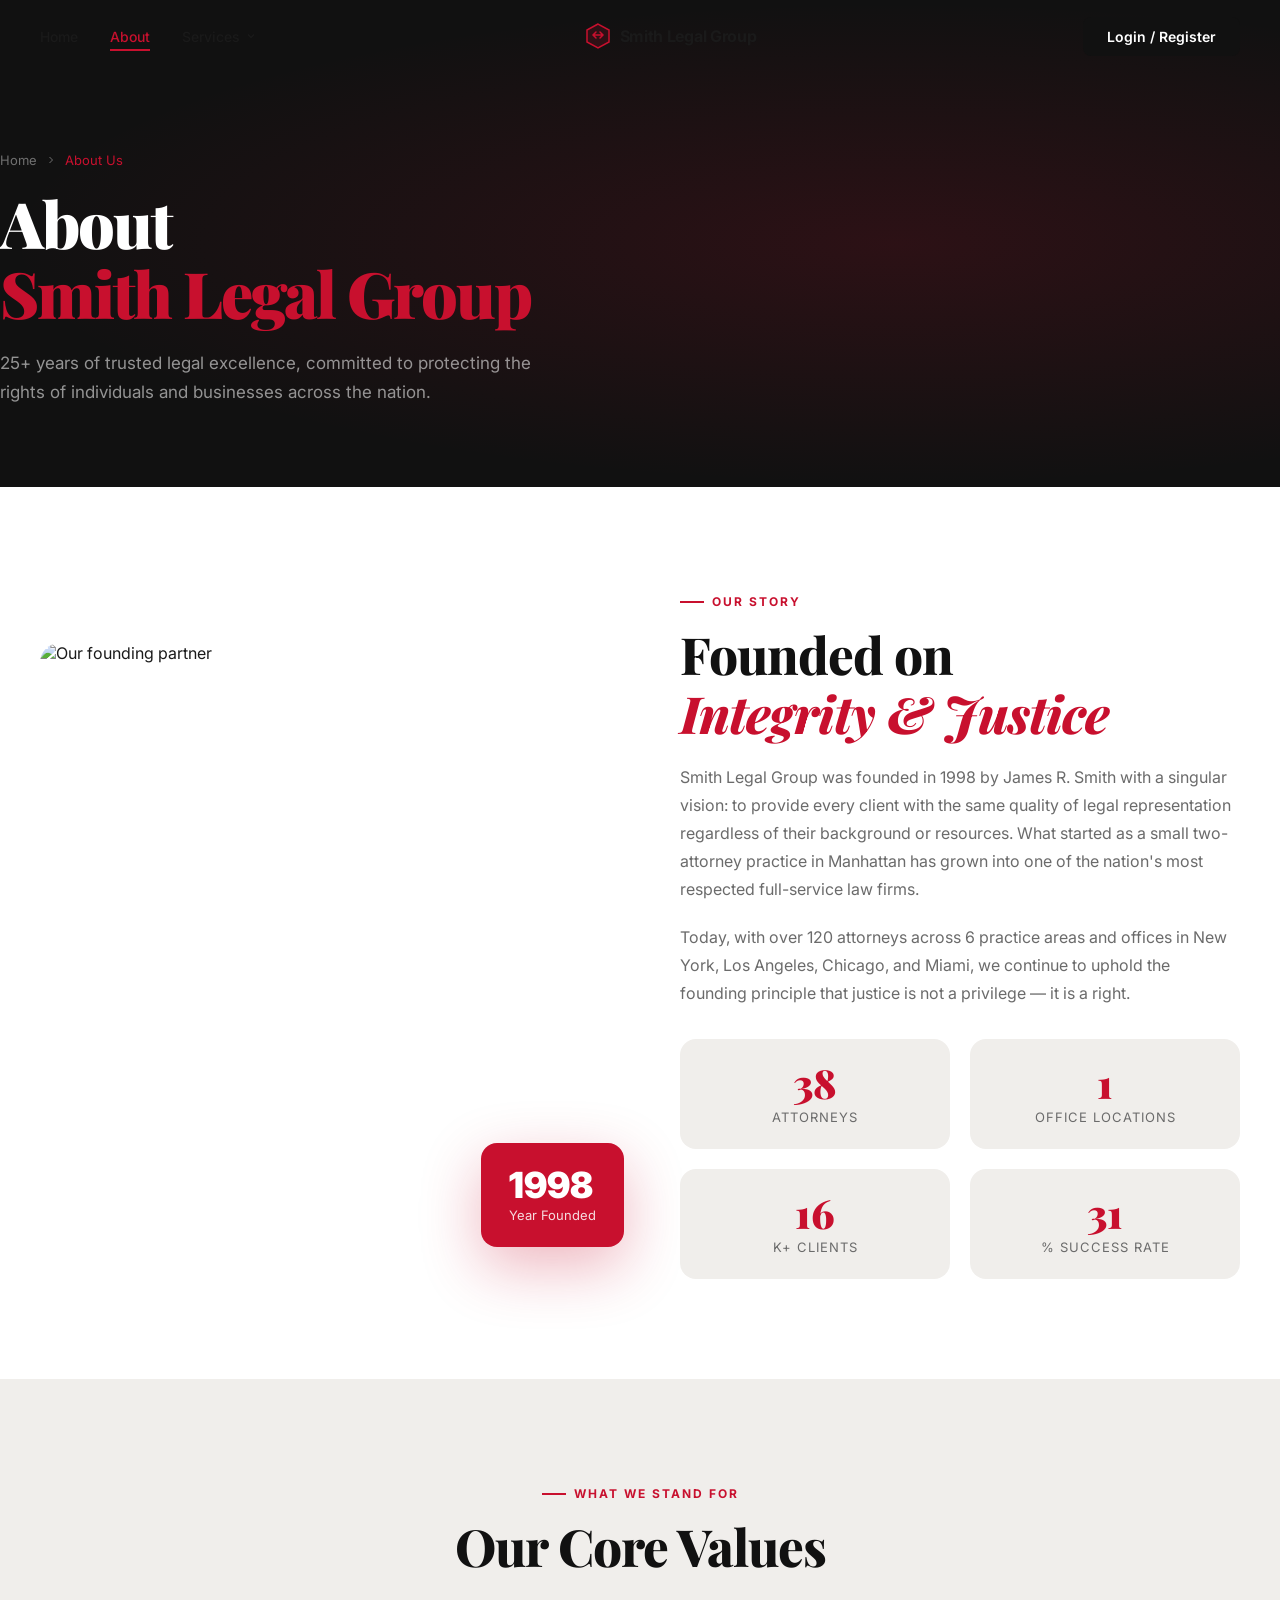
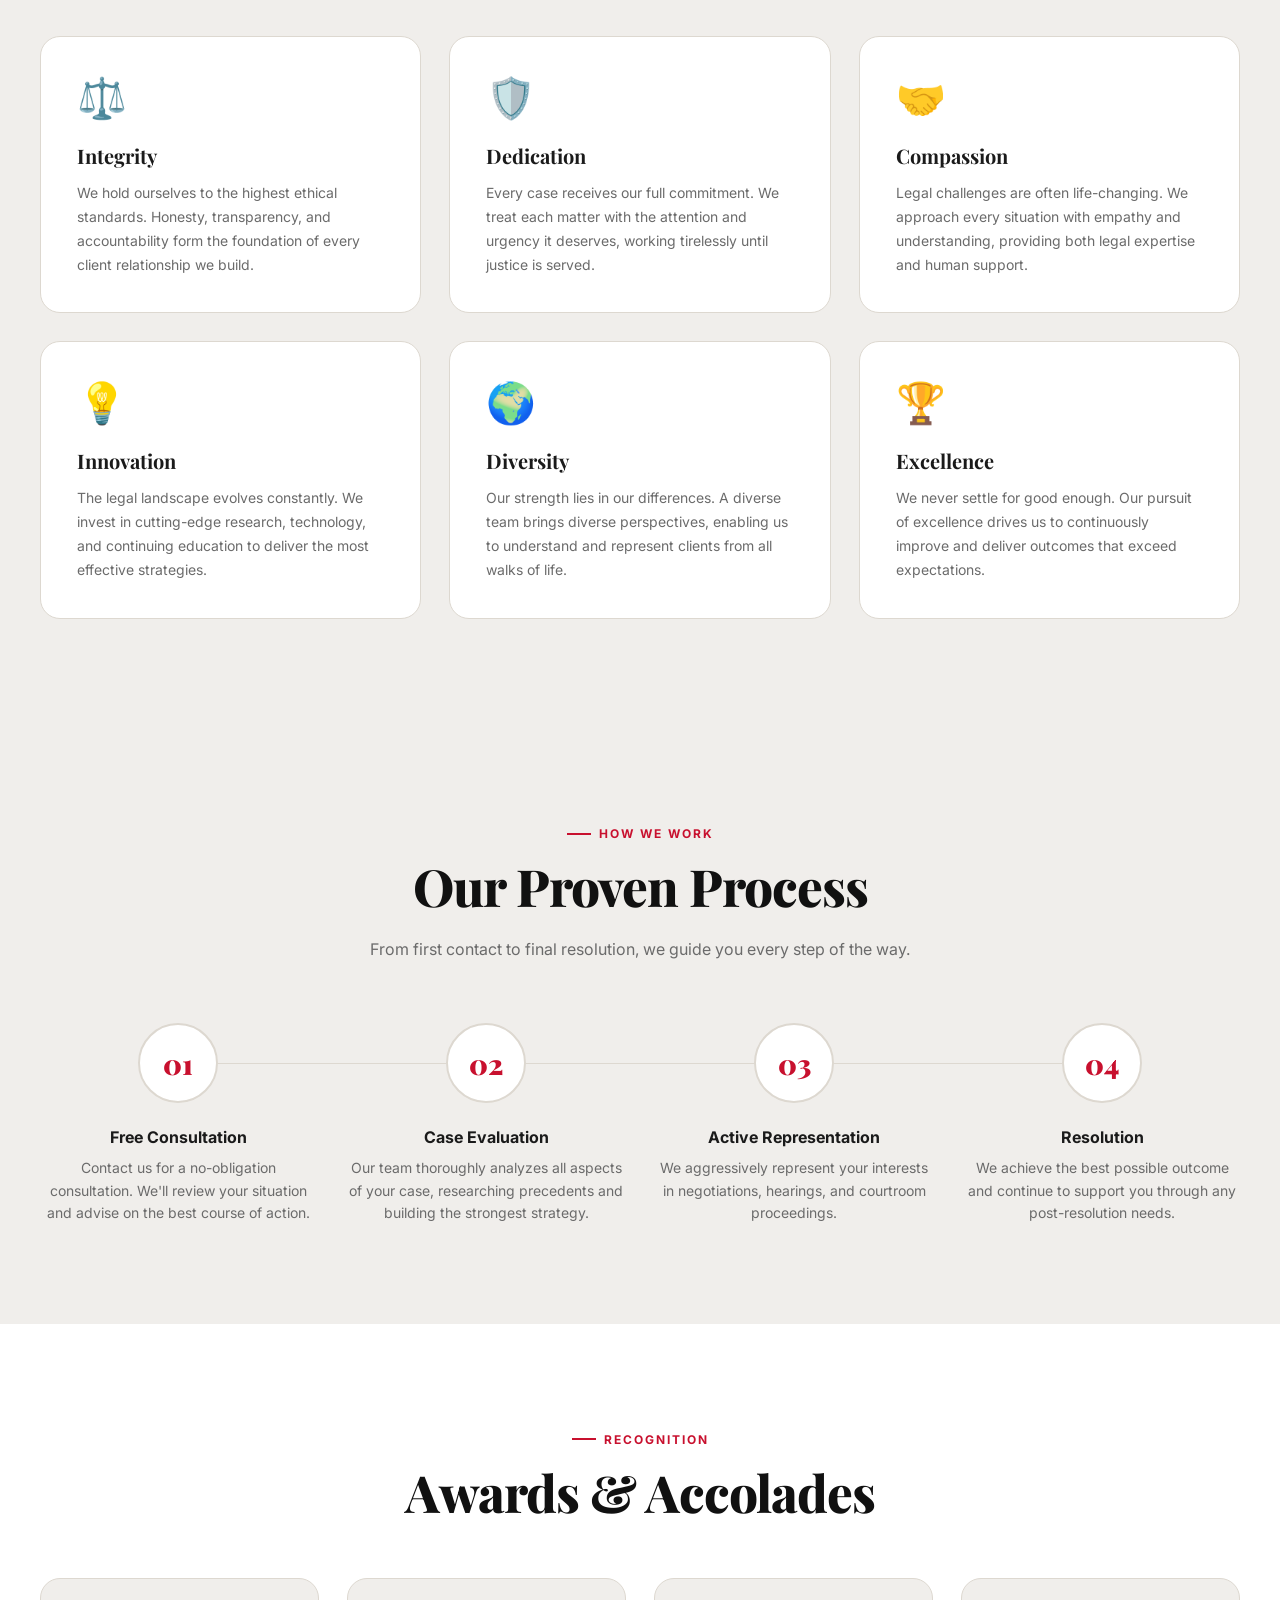
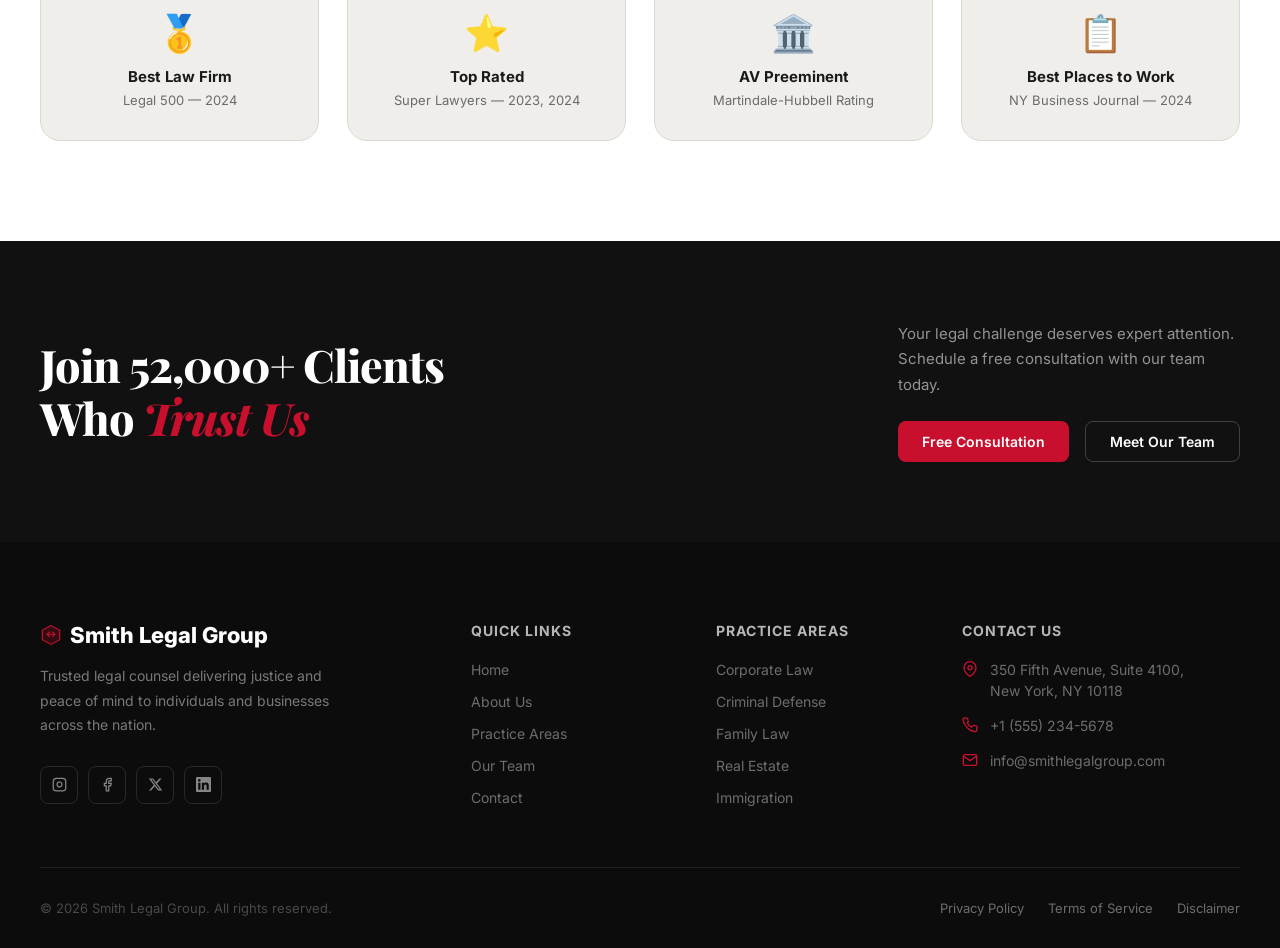
==== about.html @ af8eaad7 "Build complete 5-page law firm website for Smith Legal Group - Home page (index.html): full-screen h" ====
<!DOCTYPE html>
<html lang="en">
<head>
  <meta charset="UTF-8"/>
  <meta name="viewport" content="width=device-width, initial-scale=1.0"/>
  <title>About Us — Smith Legal Group</title>
  <meta name="description" content="Learn about Smith Legal Group's 25+ years of legal excellence, our mission, values, and the experienced team dedicated to protecting your rights."/>
  <meta name="keywords" content="about Smith Legal Group, law firm history, legal mission, attorney values"/>
  <link rel="canonical" href="about.html"/>
  <link rel="icon" type="image/svg+xml" href="data:image/svg+xml,<svg xmlns='http://www.w3.org/2000/svg' viewBox='0 0 32 32'><rect width='32' height='32' rx='6' fill='%23c8102e'/><text y='22' x='6' font-size='18' fill='white' font-family='serif' font-weight='bold'>S</text></svg>"/>
  <link rel="stylesheet" href="css/style.css"/>
</head>
<body>

<!-- NAVBAR -->
<nav class="navbar scrolled" role="navigation" aria-label="Main navigation">
  <div class="nav-left">
    <a href="index.html" class="nav-link">Home</a>
    <a href="about.html" class="nav-link active">About</a>
    <div class="nav-dropdown">
      <div class="nav-dropdown-toggle">
        Services
        <svg width="12" height="12" viewBox="0 0 24 24" fill="none" stroke="currentColor" stroke-width="2.5"><path d="m6 9 6 6 6-6"/></svg>
      </div>
      <div class="nav-dropdown-menu">
        <a href="services.html#corporate">Corporate Law</a>
        <a href="services.html#criminal">Criminal Defense</a>
        <a href="services.html#family">Family Law</a>
        <a href="services.html#civil">Civil Litigation</a>
        <a href="services.html#real-estate">Real Estate Law</a>
        <a href="services.html#immigration">Immigration Law</a>
      </div>
    </div>
  </div>

  <a href="index.html" class="nav-center" aria-label="Smith Legal Group Home">
    <svg class="logo-icon" viewBox="0 0 28 28" fill="none">
      <path d="M14 2L3 8v12l11 6 11-6V8L14 2z" fill="currentColor" opacity="0.15"/>
      <path d="M14 2L3 8v12l11 6 11-6V8L14 2z" stroke="currentColor" stroke-width="1.5" fill="none"/>
      <path d="M9 13h10M12 10l-3 3 3 3M16 10l3 3-3 3" stroke="currentColor" stroke-width="1.5" stroke-linecap="round"/>
    </svg>
    Smith Legal Group
  </a>

  <div class="nav-right">
    <a href="contact.html" class="btn btn-dark">Login / Register</a>
  </div>

  <button class="hamburger" aria-label="Toggle mobile menu">
    <span></span><span></span><span></span>
  </button>
</nav>

<div class="mobile-menu">
  <a href="index.html">Home</a>
  <a href="about.html">About</a>
  <a href="services.html">Services</a>
  <a href="team.html">Our Team</a>
  <a href="contact.html">Contact</a>
</div>

<!-- PAGE HERO -->
<div class="page-hero">
  <div class="section-inner">
    <div class="breadcrumb">
      <a href="index.html">Home</a>
      <svg width="12" height="12" viewBox="0 0 24 24" fill="none" stroke="currentColor" stroke-width="2"><path d="m9 18 6-6-6-6"/></svg>
      <span>About Us</span>
    </div>
    <h1 class="reveal">About<br/><span style="color:var(--red)">Smith Legal Group</span></h1>
    <p class="reveal delay-1">25+ years of trusted legal excellence, committed to protecting the rights of individuals and businesses across the nation.</p>
  </div>
</div>

<!-- MISSION -->
<section style="background:var(--white);">
  <div class="section-inner">
    <div class="about-grid">
      <div class="about-img-wrap reveal-left">
        <img src="images/attorney1.jpg" alt="Our founding partner" loading="lazy"/>
        <div class="about-badge">
          <div class="big">1998</div>
          <p>Year Founded</p>
        </div>
      </div>

      <div class="reveal-right">
        <div class="section-label">Our Story</div>
        <h2 class="section-title">Founded on<br/><em style="font-style:italic;color:var(--red)">Integrity &amp; Justice</em></h2>
        <p style="font-size:16px;color:var(--muted);line-height:1.75;margin-bottom:20px;">
          Smith Legal Group was founded in 1998 by James R. Smith with a singular vision: to provide every client with the same quality of legal representation regardless of their background or resources. What started as a small two-attorney practice in Manhattan has grown into one of the nation's most respected full-service law firms.
        </p>
        <p style="font-size:16px;color:var(--muted);line-height:1.75;margin-bottom:32px;">
          Today, with over 120 attorneys across 6 practice areas and offices in New York, Los Angeles, Chicago, and Miami, we continue to uphold the founding principle that justice is not a privilege — it is a right.
        </p>

        <div style="display:grid;grid-template-columns:1fr 1fr;gap:20px;">
          <div style="text-align:center;padding:24px;background:var(--bg);border-radius:16px;">
            <div style="font-family:'Playfair Display',serif;font-size:40px;font-weight:900;color:var(--red);line-height:1;" data-count="120">0</div>
            <div style="font-size:13px;color:var(--muted);margin-top:6px;text-transform:uppercase;letter-spacing:1px;">Attorneys</div>
          </div>
          <div style="text-align:center;padding:24px;background:var(--bg);border-radius:16px;">
            <div style="font-family:'Playfair Display',serif;font-size:40px;font-weight:900;color:var(--red);line-height:1;" data-count="6">0</div>
            <div style="font-size:13px;color:var(--muted);margin-top:6px;text-transform:uppercase;letter-spacing:1px;">Office Locations</div>
          </div>
          <div style="text-align:center;padding:24px;background:var(--bg);border-radius:16px;">
            <div style="font-family:'Playfair Display',serif;font-size:40px;font-weight:900;color:var(--red);line-height:1;" data-count="52">0</div>
            <div style="font-size:13px;color:var(--muted);margin-top:6px;text-transform:uppercase;letter-spacing:1px;">K+ Clients</div>
          </div>
          <div style="text-align:center;padding:24px;background:var(--bg);border-radius:16px;">
            <div style="font-family:'Playfair Display',serif;font-size:40px;font-weight:900;color:var(--red);line-height:1;" data-count="98">0</div>
            <div style="font-size:13px;color:var(--muted);margin-top:6px;text-transform:uppercase;letter-spacing:1px;">% Success Rate</div>
          </div>
        </div>
      </div>
    </div>
  </div>
</section>

<!-- VALUES -->
<section style="background:var(--bg);">
  <div class="section-inner">
    <div style="text-align:center;margin-bottom:56px;">
      <div class="section-label reveal" style="justify-content:center;">What We Stand For</div>
      <h2 class="section-title reveal" style="text-align:center;">Our Core Values</h2>
    </div>

    <div class="values-grid">
      <div class="value-card reveal delay-1">
        <div class="value-icon">⚖️</div>
        <h3>Integrity</h3>
        <p>We hold ourselves to the highest ethical standards. Honesty, transparency, and accountability form the foundation of every client relationship we build.</p>
      </div>
      <div class="value-card reveal delay-2">
        <div class="value-icon">🛡️</div>
        <h3>Dedication</h3>
        <p>Every case receives our full commitment. We treat each matter with the attention and urgency it deserves, working tirelessly until justice is served.</p>
      </div>
      <div class="value-card reveal delay-3">
        <div class="value-icon">🤝</div>
        <h3>Compassion</h3>
        <p>Legal challenges are often life-changing. We approach every situation with empathy and understanding, providing both legal expertise and human support.</p>
      </div>
      <div class="value-card reveal delay-1">
        <div class="value-icon">💡</div>
        <h3>Innovation</h3>
        <p>The legal landscape evolves constantly. We invest in cutting-edge research, technology, and continuing education to deliver the most effective strategies.</p>
      </div>
      <div class="value-card reveal delay-2">
        <div class="value-icon">🌍</div>
        <h3>Diversity</h3>
        <p>Our strength lies in our differences. A diverse team brings diverse perspectives, enabling us to understand and represent clients from all walks of life.</p>
      </div>
      <div class="value-card reveal delay-3">
        <div class="value-icon">🏆</div>
        <h3>Excellence</h3>
        <p>We never settle for good enough. Our pursuit of excellence drives us to continuously improve and deliver outcomes that exceed expectations.</p>
      </div>
    </div>
  </div>
</section>

<!-- PROCESS -->
<section class="process-section">
  <div class="section-inner">
    <div style="text-align:center;margin-bottom:0;">
      <div class="section-label reveal" style="justify-content:center;">How We Work</div>
      <h2 class="section-title reveal" style="text-align:center;">Our Proven Process</h2>
      <p class="section-desc reveal" style="margin:0 auto 0;">From first contact to final resolution, we guide you every step of the way.</p>
    </div>

    <div class="process-steps">
      <div class="process-step reveal delay-1">
        <div class="step-num">01</div>
        <h4>Free Consultation</h4>
        <p>Contact us for a no-obligation consultation. We'll review your situation and advise on the best course of action.</p>
      </div>
      <div class="process-step reveal delay-2">
        <div class="step-num">02</div>
        <h4>Case Evaluation</h4>
        <p>Our team thoroughly analyzes all aspects of your case, researching precedents and building the strongest strategy.</p>
      </div>
      <div class="process-step reveal delay-3">
        <div class="step-num">03</div>
        <h4>Active Representation</h4>
        <p>We aggressively represent your interests in negotiations, hearings, and courtroom proceedings.</p>
      </div>
      <div class="process-step reveal delay-4">
        <div class="step-num">04</div>
        <h4>Resolution</h4>
        <p>We achieve the best possible outcome and continue to support you through any post-resolution needs.</p>
      </div>
    </div>
  </div>
</section>

<!-- AWARDS -->
<section style="background:var(--white);">
  <div class="section-inner">
    <div style="text-align:center;margin-bottom:56px;">
      <div class="section-label reveal" style="justify-content:center;">Recognition</div>
      <h2 class="section-title reveal" style="text-align:center;">Awards &amp; Accolades</h2>
    </div>

    <div style="display:grid;grid-template-columns:repeat(4,1fr);gap:28px;" class="awards-grid">
      <div class="reveal delay-1" style="text-align:center;padding:32px 20px;border:1px solid var(--border);border-radius:20px;background:var(--bg);">
        <div style="font-size:36px;margin-bottom:12px;">🥇</div>
        <h4 style="font-size:15px;font-weight:700;margin-bottom:6px;">Best Law Firm</h4>
        <p style="font-size:13px;color:var(--muted);">Legal 500 — 2024</p>
      </div>
      <div class="reveal delay-2" style="text-align:center;padding:32px 20px;border:1px solid var(--border);border-radius:20px;background:var(--bg);">
        <div style="font-size:36px;margin-bottom:12px;">⭐</div>
        <h4 style="font-size:15px;font-weight:700;margin-bottom:6px;">Top Rated</h4>
        <p style="font-size:13px;color:var(--muted);">Super Lawyers — 2023, 2024</p>
      </div>
      <div class="reveal delay-3" style="text-align:center;padding:32px 20px;border:1px solid var(--border);border-radius:20px;background:var(--bg);">
        <div style="font-size:36px;margin-bottom:12px;">🏛️</div>
        <h4 style="font-size:15px;font-weight:700;margin-bottom:6px;">AV Preeminent</h4>
        <p style="font-size:13px;color:var(--muted);">Martindale-Hubbell Rating</p>
      </div>
      <div class="reveal delay-4" style="text-align:center;padding:32px 20px;border:1px solid var(--border);border-radius:20px;background:var(--bg);">
        <div style="font-size:36px;margin-bottom:12px;">📋</div>
        <h4 style="font-size:15px;font-weight:700;margin-bottom:6px;">Best Places to Work</h4>
        <p style="font-size:13px;color:var(--muted);">NY Business Journal — 2024</p>
      </div>
    </div>
  </div>
</section>

<!-- CTA -->
<section class="cta-section">
  <div class="cta-inner">
    <div class="reveal-left">
      <h2>Join 52,000+ Clients<br/>Who <em>Trust Us</em></h2>
    </div>
    <div class="reveal-right" style="display:flex;flex-direction:column;gap:24px;align-items:flex-start;">
      <p>Your legal challenge deserves expert attention. Schedule a free consultation with our team today.</p>
      <div style="display:flex;gap:16px;flex-wrap:wrap;">
        <a href="contact.html" class="btn btn-red">Free Consultation</a>
        <a href="team.html" class="btn btn-outline" style="color:white;border-color:rgba(255,255,255,0.2);">Meet Our Team</a>
      </div>
    </div>
  </div>
</section>

<!-- FOOTER -->
<footer class="footer">
  <div class="footer-inner">
    <div class="footer-top">
      <div class="footer-brand">
        <h3>
          <svg width="22" height="22" viewBox="0 0 28 28" fill="none" style="color:var(--red)">
            <path d="M14 2L3 8v12l11 6 11-6V8L14 2z" fill="currentColor" opacity="0.2"/>
            <path d="M14 2L3 8v12l11 6 11-6V8L14 2z" stroke="currentColor" stroke-width="1.5" fill="none"/>
            <path d="M9 13h10M12 10l-3 3 3 3M16 10l3 3-3 3" stroke="currentColor" stroke-width="1.5" stroke-linecap="round"/>
          </svg>
          Smith Legal Group
        </h3>
        <p>Trusted legal counsel delivering justice and peace of mind to individuals and businesses across the nation.</p>
        <div class="footer-socials">
          <a href="#" aria-label="Instagram"><svg width="15" height="15" viewBox="0 0 24 24" fill="none" stroke="currentColor" stroke-width="2"><rect x="2" y="2" width="20" height="20" rx="5"/><path d="M16 11.37A4 4 0 1 1 12.63 8 4 4 0 0 1 16 11.37z"/><line x1="17.5" y1="6.5" x2="17.51" y2="6.5"/></svg></a>
          <a href="#" aria-label="Facebook"><svg width="15" height="15" viewBox="0 0 24 24" fill="none" stroke="currentColor" stroke-width="2"><path d="M18 2h-3a5 5 0 0 0-5 5v3H7v4h3v8h4v-8h3l1-4h-4V7a1 1 0 0 1 1-1h3z"/></svg></a>
          <a href="#" aria-label="Twitter"><svg width="15" height="15" viewBox="0 0 24 24" fill="currentColor"><path d="M18.244 2.25h3.308l-7.227 8.26 8.502 11.24H16.17l-5.214-6.817L4.99 21.75H1.68l7.73-8.835L1.254 2.25H8.08l4.713 6.231zm-1.161 17.52h1.833L7.084 4.126H5.117z"/></svg></a>
          <a href="#" aria-label="LinkedIn"><svg width="15" height="15" viewBox="0 0 24 24" fill="currentColor"><path d="M20.447 20.452h-3.554v-5.569c0-1.328-.027-3.037-1.852-3.037-1.853 0-2.136 1.445-2.136 2.939v5.667H9.351V9h3.414v1.561h.046c.477-.9 1.637-1.85 3.37-1.85 3.601 0 4.267 2.37 4.267 5.455v6.286zM5.337 7.433a2.062 2.062 0 0 1-2.063-2.065 2.064 2.064 0 1 1 2.063 2.065zm1.782 13.019H3.555V9h3.564v11.452zM22.225 0H1.771C.792 0 0 .774 0 1.729v20.542C0 23.227.792 24 1.771 24h20.451C23.2 24 24 23.227 24 22.271V1.729C24 .774 23.2 0 22.222 0h.003z"/></svg></a>
        </div>
      </div>
      <div class="footer-col">
        <h4>Quick Links</h4>
        <ul>
          <li><a href="index.html">Home</a></li>
          <li><a href="about.html">About Us</a></li>
          <li><a href="services.html">Practice Areas</a></li>
          <li><a href="team.html">Our Team</a></li>
          <li><a href="contact.html">Contact</a></li>
        </ul>
      </div>
      <div class="footer-col">
        <h4>Practice Areas</h4>
        <ul>
          <li><a href="services.html#corporate">Corporate Law</a></li>
          <li><a href="services.html#criminal">Criminal Defense</a></li>
          <li><a href="services.html#family">Family Law</a></li>
          <li><a href="services.html#real-estate">Real Estate</a></li>
          <li><a href="services.html#immigration">Immigration</a></li>
        </ul>
      </div>
      <div class="footer-col">
        <h4>Contact Us</h4>
        <div class="footer-contact-item">
          <svg width="16" height="16" viewBox="0 0 24 24" fill="none" stroke="currentColor" stroke-width="2"><path d="M21 10c0 7-9 13-9 13s-9-6-9-13a9 9 0 0 1 18 0z"/><circle cx="12" cy="10" r="3"/></svg>
          350 Fifth Avenue, Suite 4100,<br/>New York, NY 10118
        </div>
        <div class="footer-contact-item">
          <svg width="16" height="16" viewBox="0 0 24 24" fill="none" stroke="currentColor" stroke-width="2"><path d="M22 16.92v3a2 2 0 0 1-2.18 2 19.79 19.79 0 0 1-8.63-3.07A19.5 19.5 0 0 1 4.69 12 19.79 19.79 0 0 1 1.61 3.45 2 2 0 0 1 3.6 1.27h3a2 2 0 0 1 2 1.72c.127.96.361 1.903.7 2.81a2 2 0 0 1-.45 2.11L7.91 8.82a16 16 0 0 0 6.29 6.29l1.94-1.94a2 2 0 0 1 2.11-.45c.907.339 1.85.573 2.81.7A2 2 0 0 1 22 16.92z"/></svg>
          <a href="tel:+15552345678">+1 (555) 234-5678</a>
        </div>
        <div class="footer-contact-item">
          <svg width="16" height="16" viewBox="0 0 24 24" fill="none" stroke="currentColor" stroke-width="2"><path d="M4 4h16c1.1 0 2 .9 2 2v12c0 1.1-.9 2-2 2H4c-1.1 0-2-.9-2-2V6c0-1.1.9-2 2-2z"/><polyline points="22,6 12,13 2,6"/></svg>
          <a href="mailto:info@smithlegalgroup.com">info@smithlegalgroup.com</a>
        </div>
      </div>
    </div>
    <div class="footer-bottom">
      <span>© 2026 Smith Legal Group. All rights reserved.</span>
      <div style="display:flex;gap:24px;">
        <a href="#">Privacy Policy</a>
        <a href="#">Terms of Service</a>
        <a href="#">Disclaimer</a>
      </div>
    </div>
  </div>
</footer>

<button class="back-to-top" aria-label="Back to top">
  <svg width="18" height="18" viewBox="0 0 24 24" fill="none" stroke="currentColor" stroke-width="2.5"><path d="M18 15l-6-6-6 6"/></svg>
</button>

<script src="js/main.js"></script>
<style>
  .awards-grid { grid-template-columns: repeat(4,1fr); }
  @media(max-width:900px){ .awards-grid { grid-template-columns: repeat(2,1fr); } }
  @media(max-width:500px){ .awards-grid { grid-template-columns: 1fr; } }
</style>
</body>
</html>
---- css/style.css ----
/* =========================================
   Smith Legal Group — Global Styles
   ========================================= */
@import url('https://fonts.googleapis.com/css2?family=Playfair+Display:wght@400;600;700;800;900&family=Inter:wght@300;400;500;600;700&display=swap');

:root {
  --red: #c8102e;
  --red-dark: #a00d24;
  --bg: #f0eeeb;
  --white: #ffffff;
  --black: #111111;
  --text: #1a1a1a;
  --muted: #6b6b6b;
  --border: #ddd8d0;
  --card-bg: rgba(255,255,255,0.92);
  --nav-h: 72px;
  --transition: 0.35s cubic-bezier(.4,0,.2,1);
}

*, *::before, *::after { box-sizing: border-box; margin: 0; padding: 0; }

html { scroll-behavior: smooth; font-size: 16px; }

body {
  font-family: 'Inter', sans-serif;
  background: var(--bg);
  color: var(--text);
  overflow-x: hidden;
  -webkit-font-smoothing: antialiased;
}

a { color: inherit; text-decoration: none; }
ul { list-style: none; }
img { display: block; max-width: 100%; }
button { cursor: pointer; border: none; background: none; font-family: inherit; }

/* =========================================
   SCROLLBAR
   ========================================= */
::-webkit-scrollbar { width: 5px; }
::-webkit-scrollbar-track { background: var(--bg); }
::-webkit-scrollbar-thumb { background: var(--red); border-radius: 10px; }

/* =========================================
   NAVBAR
   ========================================= */
.navbar {
  position: fixed;
  top: 0; left: 0; right: 0;
  z-index: 1000;
  display: flex;
  align-items: center;
  justify-content: space-between;
  padding: 0 40px;
  height: var(--nav-h);
  transition: background var(--transition), box-shadow var(--transition);
}

.navbar.scrolled {
  background: rgba(240,238,235,0.97);
  backdrop-filter: blur(12px);
  box-shadow: 0 1px 0 var(--border);
}

.nav-left {
  display: flex;
  align-items: center;
  gap: 32px;
}

.nav-link {
  font-size: 14px;
  font-weight: 500;
  color: var(--text);
  padding: 6px 0;
  position: relative;
  transition: color var(--transition);
}

.nav-link::after {
  content: '';
  position: absolute;
  bottom: 0; left: 0;
  width: 0; height: 2px;
  background: var(--red);
  transition: width var(--transition);
}

.nav-link:hover::after,
.nav-link.active::after { width: 100%; }
.nav-link:hover, .nav-link.active { color: var(--red); }

.nav-dropdown {
  position: relative;
}

.nav-dropdown-toggle {
  display: flex;
  align-items: center;
  gap: 5px;
  font-size: 14px;
  font-weight: 500;
  color: var(--text);
  cursor: pointer;
  transition: color var(--transition);
}

.nav-dropdown-toggle svg {
  transition: transform var(--transition);
}

.nav-dropdown:hover .nav-dropdown-toggle { color: var(--red); }
.nav-dropdown:hover .nav-dropdown-toggle svg { transform: rotate(180deg); }

.nav-dropdown-menu {
  position: absolute;
  top: calc(100% + 12px);
  left: 0;
  background: var(--white);
  border: 1px solid var(--border);
  border-radius: 12px;
  padding: 8px 0;
  min-width: 200px;
  box-shadow: 0 20px 60px rgba(0,0,0,0.12);
  opacity: 0;
  transform: translateY(-8px);
  pointer-events: none;
  transition: all var(--transition);
}

.nav-dropdown:hover .nav-dropdown-menu {
  opacity: 1;
  transform: translateY(0);
  pointer-events: all;
}

.nav-dropdown-menu a {
  display: block;
  padding: 10px 20px;
  font-size: 14px;
  font-weight: 400;
  color: var(--text);
  transition: all 0.2s;
}

.nav-dropdown-menu a:hover {
  background: #faf9f7;
  color: var(--red);
  padding-left: 26px;
}

.nav-center {
  display: flex;
  align-items: center;
  gap: 8px;
  font-weight: 700;
  font-size: 16px;
  letter-spacing: -0.3px;
}

.nav-center .logo-icon {
  width: 28px; height: 28px;
  color: var(--red);
}

.nav-right {
  display: flex;
  align-items: center;
  gap: 16px;
}

.btn {
  display: inline-flex;
  align-items: center;
  gap: 8px;
  padding: 11px 24px;
  border-radius: 8px;
  font-size: 14px;
  font-weight: 600;
  transition: all var(--transition);
  white-space: nowrap;
}

.btn-dark {
  background: var(--black);
  color: var(--white);
}

.btn-dark:hover {
  background: #333;
  transform: translateY(-1px);
  box-shadow: 0 8px 24px rgba(0,0,0,0.2);
}

.btn-red {
  background: var(--red);
  color: var(--white);
}

.btn-red:hover {
  background: var(--red-dark);
  transform: translateY(-2px);
  box-shadow: 0 8px 24px rgba(200,16,46,0.35);
}

.btn-outline {
  background: transparent;
  color: var(--text);
  border: 1.5px solid var(--border);
}

.btn-outline:hover {
  border-color: var(--text);
  transform: translateY(-1px);
}

.hamburger {
  display: none;
  flex-direction: column;
  gap: 5px;
  padding: 8px;
  cursor: pointer;
}

.hamburger span {
  display: block;
  width: 24px;
  height: 2px;
  background: var(--text);
  border-radius: 2px;
  transition: all var(--transition);
}

.hamburger.open span:nth-child(1) { transform: translateY(7px) rotate(45deg); }
.hamburger.open span:nth-child(2) { opacity: 0; }
.hamburger.open span:nth-child(3) { transform: translateY(-7px) rotate(-45deg); }

.mobile-menu {
  display: none;
  position: fixed;
  top: var(--nav-h);
  left: 0; right: 0;
  background: var(--white);
  border-bottom: 1px solid var(--border);
  padding: 24px 40px;
  z-index: 999;
  flex-direction: column;
  gap: 8px;
  box-shadow: 0 20px 60px rgba(0,0,0,0.1);
}

.mobile-menu.open { display: flex; }

.mobile-menu a {
  font-size: 16px;
  font-weight: 500;
  padding: 12px 0;
  border-bottom: 1px solid var(--border);
  color: var(--text);
  transition: color 0.2s;
}

.mobile-menu a:hover { color: var(--red); }

/* =========================================
   HERO SECTION
   ========================================= */
.hero {
  position: relative;
  min-height: 100vh;
  padding-top: var(--nav-h);
  overflow: hidden;
  display: flex;
  flex-direction: column;
  background: var(--bg);
}

.hero-inner {
  flex: 1;
  display: flex;
  align-items: center;
  padding: 60px 40px 40px;
  position: relative;
  z-index: 2;
  max-width: 1400px;
  margin: 0 auto;
  width: 100%;
}

.hero-content {
  flex: 0 0 52%;
  max-width: 52%;
  z-index: 3;
  position: relative;
}

.hero-tag {
  display: inline-flex;
  align-items: center;
  gap: 8px;
  background: var(--white);
  border: 1px solid var(--border);
  border-radius: 50px;
  padding: 6px 16px;
  font-size: 12px;
  font-weight: 600;
  letter-spacing: 1px;
  text-transform: uppercase;
  color: var(--muted);
  margin-bottom: 28px;
  opacity: 0;
  animation: fadeUp 0.6s var(--transition) 0.2s forwards;
}

.hero-tag span { color: var(--red); }

.hero-title {
  font-family: 'Playfair Display', serif;
  font-size: clamp(48px, 6vw, 88px);
  font-weight: 900;
  line-height: 1.0;
  letter-spacing: -2px;
  color: var(--black);
  margin-bottom: 24px;
  opacity: 0;
  animation: fadeUp 0.7s var(--transition) 0.35s forwards;
}

.hero-title em {
  font-style: italic;
  color: var(--red);
}

.hero-subtitle {
  font-size: 16px;
  font-weight: 400;
  color: var(--muted);
  line-height: 1.65;
  max-width: 420px;
  margin-bottom: 40px;
  opacity: 0;
  animation: fadeUp 0.7s var(--transition) 0.5s forwards;
}

.hero-actions {
  display: flex;
  align-items: center;
  gap: 16px;
  opacity: 0;
  animation: fadeUp 0.7s var(--transition) 0.65s forwards;
}

.hero-actions .btn {
  padding: 14px 32px;
  font-size: 15px;
  border-radius: 10px;
}

/* Statue container */
.statue-wrap {
  position: absolute;
  right: -40px;
  top: 50%;
  transform: translateY(-50%);
  width: 680px;
  z-index: 2;
  pointer-events: none;
  opacity: 0;
  animation: statueReveal 1.2s cubic-bezier(.16,1,.3,1) 0.4s forwards;
}

.statue-wrap img {
  width: 100%;
  height: auto;
  filter: drop-shadow(0 30px 80px rgba(0,0,0,0.15));
  mix-blend-mode: multiply;
}

/* Stats card floating */
.stats-card {
  position: absolute;
  top: 120px;
  right: 60px;
  z-index: 10;
  background: var(--white);
  border-radius: 16px;
  padding: 20px 24px;
  box-shadow: 0 20px 60px rgba(0,0,0,0.1);
  min-width: 240px;
  opacity: 0;
  animation: fadeDown 0.7s var(--transition) 0.9s forwards;
}

.stats-card-header {
  display: flex;
  align-items: center;
  justify-content: space-between;
  margin-bottom: 16px;
}

.stats-card-title {
  font-size: 13px;
  font-weight: 600;
  color: var(--text);
  display: flex;
  align-items: center;
  gap: 6px;
}

.stats-card-title svg { color: var(--red); }

.stats-period {
  font-size: 12px;
  color: var(--muted);
  background: #f5f5f5;
  padding: 3px 10px;
  border-radius: 20px;
}

.stats-chart {
  height: 60px;
  display: flex;
  align-items: flex-end;
  gap: 4px;
}

.chart-bar {
  flex: 1;
  border-radius: 4px 4px 0 0;
  background: var(--red);
  opacity: 0.15;
  transition: opacity 0.2s;
  animation: barGrow 0.6s ease forwards;
}

.chart-bar:hover { opacity: 0.3; }

.chart-line-wrap {
  position: relative;
  width: 100%;
  height: 60px;
}

.stats-number {
  position: absolute;
  top: -8px;
  right: 0;
  font-size: 22px;
  font-weight: 800;
  color: var(--red);
}

.stats-label {
  font-size: 11px;
  color: var(--muted);
  margin-top: 8px;
}

/* Mini sparkline */
.sparkline {
  width: 100%;
  height: 50px;
}

/* Hero bottom bar */
.hero-bottom {
  display: flex;
  align-items: center;
  justify-content: space-between;
  padding: 24px 40px;
  border-top: 1px solid var(--border);
  max-width: 1400px;
  margin: 0 auto;
  width: 100%;
  position: relative;
  z-index: 5;
  opacity: 0;
  animation: fadeUp 0.7s var(--transition) 1s forwards;
}

.attorney-card {
  display: flex;
  align-items: center;
  gap: 16px;
  background: var(--white);
  border-radius: 16px;
  padding: 14px 20px;
  box-shadow: 0 4px 20px rgba(0,0,0,0.07);
  transition: transform var(--transition), box-shadow var(--transition);
}

.attorney-card:hover {
  transform: translateY(-2px);
  box-shadow: 0 12px 40px rgba(0,0,0,0.12);
}

.attorney-avatar {
  width: 52px; height: 52px;
  border-radius: 12px;
  object-fit: cover;
}

.attorney-info h4 {
  font-size: 13px;
  font-weight: 700;
  text-transform: uppercase;
  letter-spacing: 0.5px;
  margin-bottom: 2px;
}

.attorney-info p {
  font-size: 12px;
  color: var(--muted);
}

.attorney-info .more-link {
  font-size: 11px;
  color: var(--red);
  font-weight: 600;
  display: inline-flex;
  align-items: center;
  gap: 4px;
  margin-top: 4px;
  text-transform: uppercase;
  letter-spacing: 0.5px;
}

.social-links {
  display: flex;
  align-items: center;
  gap: 10px;
}

.social-link {
  width: 40px; height: 40px;
  background: var(--white);
  border: 1px solid var(--border);
  border-radius: 10px;
  display: flex;
  align-items: center;
  justify-content: center;
  transition: all var(--transition);
  color: var(--text);
}

.social-link:hover {
  background: var(--black);
  color: var(--white);
  border-color: var(--black);
  transform: translateY(-2px);
}

.clients-group {
  display: flex;
  align-items: center;
  gap: 16px;
}

.avatar-stack {
  display: flex;
}

.avatar-stack img {
  width: 36px; height: 36px;
  border-radius: 50%;
  border: 2px solid var(--white);
  object-fit: cover;
  margin-left: -10px;
}

.avatar-stack img:first-child { margin-left: 0; }

.clients-info .big-num {
  font-size: 28px;
  font-weight: 800;
  letter-spacing: -1px;
  line-height: 1;
}

.clients-info .big-num span { color: var(--red); }

.clients-info p {
  font-size: 12px;
  color: var(--muted);
  margin-top: 2px;
}

.arrow-btn {
  width: 36px; height: 36px;
  background: var(--black);
  border-radius: 8px;
  display: flex;
  align-items: center;
  justify-content: center;
  color: var(--white);
  transition: all var(--transition);
  cursor: pointer;
}

.arrow-btn:hover {
  background: var(--red);
  transform: rotate(-45deg);
}

/* =========================================
   ANIMATIONS
   ========================================= */
@keyframes fadeUp {
  from { opacity: 0; transform: translateY(30px); }
  to   { opacity: 1; transform: translateY(0); }
}

@keyframes fadeDown {
  from { opacity: 0; transform: translateY(-20px); }
  to   { opacity: 1; transform: translateY(0); }
}

@keyframes fadeIn {
  from { opacity: 0; }
  to   { opacity: 1; }
}

@keyframes statueReveal {
  from { opacity: 0; transform: translateY(-44%) scale(0.97); }
  to   { opacity: 1; transform: translateY(-50%) scale(1); }
}

@keyframes barGrow {
  from { height: 0; }
  to   { height: var(--h, 40px); }
}

@keyframes slideInLeft {
  from { opacity: 0; transform: translateX(-40px); }
  to   { opacity: 1; transform: translateX(0); }
}

@keyframes slideInRight {
  from { opacity: 0; transform: translateX(40px); }
  to   { opacity: 1; transform: translateX(0); }
}

@keyframes pulse {
  0%, 100% { box-shadow: 0 0 0 0 rgba(200,16,46,0.4); }
  50% { box-shadow: 0 0 0 10px rgba(200,16,46,0); }
}

/* Scroll reveal */
.reveal {
  opacity: 0;
  transform: translateY(40px);
  transition: opacity 0.7s var(--transition), transform 0.7s var(--transition);
}

.reveal.visible {
  opacity: 1;
  transform: translateY(0);
}

.reveal-left {
  opacity: 0;
  transform: translateX(-40px);
  transition: opacity 0.7s var(--transition), transform 0.7s var(--transition);
}

.reveal-left.visible {
  opacity: 1;
  transform: translateX(0);
}

.reveal-right {
  opacity: 0;
  transform: translateX(40px);
  transition: opacity 0.7s var(--transition), transform 0.7s var(--transition);
}

.reveal-right.visible {
  opacity: 1;
  transform: translateX(0);
}

.delay-1 { transition-delay: 0.1s !important; }
.delay-2 { transition-delay: 0.2s !important; }
.delay-3 { transition-delay: 0.3s !important; }
.delay-4 { transition-delay: 0.4s !important; }
.delay-5 { transition-delay: 0.5s !important; }

/* =========================================
   SECTION COMMON
   ========================================= */
section {
  padding: 100px 40px;
}

.section-inner {
  max-width: 1320px;
  margin: 0 auto;
}

.section-label {
  display: inline-flex;
  align-items: center;
  gap: 8px;
  font-size: 12px;
  font-weight: 700;
  letter-spacing: 2px;
  text-transform: uppercase;
  color: var(--red);
  margin-bottom: 16px;
}

.section-label::before {
  content: '';
  display: block;
  width: 24px;
  height: 2px;
  background: var(--red);
}

.section-title {
  font-family: 'Playfair Display', serif;
  font-size: clamp(32px, 4vw, 52px);
  font-weight: 800;
  line-height: 1.15;
  letter-spacing: -1px;
  color: var(--black);
  margin-bottom: 20px;
}

.section-desc {
  font-size: 16px;
  color: var(--muted);
  line-height: 1.7;
  max-width: 540px;
}

/* =========================================
   STATS STRIP
   ========================================= */
.stats-strip {
  background: var(--black);
  padding: 50px 40px;
}

.stats-strip .section-inner {
  display: grid;
  grid-template-columns: repeat(4, 1fr);
  gap: 40px;
}

.stat-item {
  text-align: center;
  color: var(--white);
  border-right: 1px solid rgba(255,255,255,0.1);
  padding: 10px 0;
}

.stat-item:last-child { border-right: none; }

.stat-item .num {
  font-family: 'Playfair Display', serif;
  font-size: 48px;
  font-weight: 900;
  letter-spacing: -2px;
  line-height: 1;
  color: var(--white);
}

.stat-item .num span { color: var(--red); }

.stat-item .stat-label {
  font-size: 13px;
  font-weight: 500;
  color: rgba(255,255,255,0.5);
  margin-top: 8px;
  text-transform: uppercase;
  letter-spacing: 1px;
}

/* =========================================
   ABOUT / FEATURES
   ========================================= */
.about-section {
  background: var(--white);
}

.about-grid {
  display: grid;
  grid-template-columns: 1fr 1fr;
  gap: 80px;
  align-items: center;
}

.about-img-wrap {
  position: relative;
}

.about-img-wrap img {
  width: 100%;
  border-radius: 20px;
  object-fit: cover;
  height: 580px;
}

.about-badge {
  position: absolute;
  bottom: -24px;
  right: -24px;
  background: var(--red);
  color: var(--white);
  border-radius: 16px;
  padding: 24px 28px;
  box-shadow: 0 20px 60px rgba(200,16,46,0.3);
}

.about-badge .big { font-size: 36px; font-weight: 900; line-height: 1; }
.about-badge p { font-size: 13px; opacity: 0.85; margin-top: 4px; }

.about-features {
  display: flex;
  flex-direction: column;
  gap: 20px;
  margin-top: 40px;
}

.feature-item {
  display: flex;
  gap: 16px;
  align-items: flex-start;
  padding: 20px;
  border-radius: 12px;
  border: 1px solid var(--border);
  transition: all var(--transition);
  background: #faf9f7;
}

.feature-item:hover {
  border-color: var(--red);
  box-shadow: 0 8px 32px rgba(200,16,46,0.08);
  transform: translateX(4px);
}

.feature-icon {
  flex-shrink: 0;
  width: 44px; height: 44px;
  background: var(--red);
  border-radius: 10px;
  display: flex;
  align-items: center;
  justify-content: center;
  color: var(--white);
}

.feature-item h4 {
  font-size: 15px;
  font-weight: 700;
  margin-bottom: 4px;
}

.feature-item p {
  font-size: 13px;
  color: var(--muted);
  line-height: 1.6;
}

/* =========================================
   PRACTICE AREAS
   ========================================= */
.practice-section {
  background: var(--bg);
}

.practice-header {
  display: flex;
  align-items: flex-end;
  justify-content: space-between;
  margin-bottom: 56px;
}

.practice-grid {
  display: grid;
  grid-template-columns: repeat(3, 1fr);
  gap: 24px;
}

.practice-card {
  background: var(--white);
  border-radius: 20px;
  padding: 36px 32px;
  border: 1px solid var(--border);
  transition: all var(--transition);
  position: relative;
  overflow: hidden;
  cursor: pointer;
}

.practice-card::before {
  content: '';
  position: absolute;
  bottom: 0; left: 0;
  width: 100%; height: 3px;
  background: var(--red);
  transform: scaleX(0);
  transform-origin: left;
  transition: transform var(--transition);
}

.practice-card:hover {
  box-shadow: 0 24px 80px rgba(0,0,0,0.1);
  transform: translateY(-6px);
}

.practice-card:hover::before { transform: scaleX(1); }

.practice-card-icon {
  width: 56px; height: 56px;
  border-radius: 14px;
  background: #fff0f3;
  display: flex;
  align-items: center;
  justify-content: center;
  margin-bottom: 24px;
  transition: background var(--transition);
}

.practice-card:hover .practice-card-icon { background: var(--red); }
.practice-card:hover .practice-card-icon svg { color: var(--white) !important; }

.practice-card h3 {
  font-family: 'Playfair Display', serif;
  font-size: 20px;
  font-weight: 700;
  margin-bottom: 12px;
  color: var(--black);
}

.practice-card p {
  font-size: 14px;
  color: var(--muted);
  line-height: 1.7;
}

.practice-card-link {
  display: inline-flex;
  align-items: center;
  gap: 6px;
  font-size: 13px;
  font-weight: 600;
  color: var(--red);
  margin-top: 20px;
  transition: gap var(--transition);
}

.practice-card:hover .practice-card-link { gap: 10px; }

/* =========================================
   TEAM CARDS
   ========================================= */
.team-section { background: var(--white); }

.team-grid {
  display: grid;
  grid-template-columns: repeat(4, 1fr);
  gap: 28px;
  margin-top: 56px;
}

.team-card {
  border-radius: 20px;
  overflow: hidden;
  border: 1px solid var(--border);
  transition: all var(--transition);
  background: var(--bg);
}

.team-card:hover {
  transform: translateY(-8px);
  box-shadow: 0 32px 80px rgba(0,0,0,0.12);
}

.team-card-img {
  position: relative;
  height: 300px;
  overflow: hidden;
}

.team-card-img img {
  width: 100%;
  height: 100%;
  object-fit: cover;
  transition: transform 0.5s var(--transition);
}

.team-card:hover .team-card-img img { transform: scale(1.06); }

.team-card-overlay {
  position: absolute;
  inset: 0;
  background: linear-gradient(to top, rgba(0,0,0,0.7) 0%, transparent 50%);
  opacity: 0;
  transition: opacity var(--transition);
  display: flex;
  align-items: flex-end;
  padding: 20px;
}

.team-card:hover .team-card-overlay { opacity: 1; }

.team-social {
  display: flex;
  gap: 8px;
}

.team-social a {
  width: 34px; height: 34px;
  background: rgba(255,255,255,0.15);
  backdrop-filter: blur(4px);
  border-radius: 8px;
  display: flex;
  align-items: center;
  justify-content: center;
  color: white;
  transition: background 0.2s;
}

.team-social a:hover { background: var(--red); }

.team-card-body {
  padding: 20px 22px;
}

.team-card-body h3 {
  font-family: 'Playfair Display', serif;
  font-size: 18px;
  font-weight: 700;
  margin-bottom: 4px;
}

.team-card-body .role {
  font-size: 13px;
  color: var(--red);
  font-weight: 600;
  letter-spacing: 0.3px;
}

.team-card-body .cases {
  font-size: 12px;
  color: var(--muted);
  margin-top: 8px;
  padding-top: 12px;
  border-top: 1px solid var(--border);
}

/* =========================================
   TESTIMONIALS
   ========================================= */
.testimonials-section { background: var(--bg); }

.testimonials-grid {
  display: grid;
  grid-template-columns: repeat(3, 1fr);
  gap: 24px;
  margin-top: 56px;
}

.testimonial-card {
  background: var(--white);
  border-radius: 20px;
  padding: 32px;
  border: 1px solid var(--border);
  transition: all var(--transition);
}

.testimonial-card:hover {
  transform: translateY(-4px);
  box-shadow: 0 20px 60px rgba(0,0,0,0.08);
}

.stars {
  display: flex;
  gap: 4px;
  margin-bottom: 20px;
}

.stars svg { color: #f59e0b; }

.testimonial-text {
  font-size: 15px;
  line-height: 1.75;
  color: var(--text);
  margin-bottom: 24px;
  font-style: italic;
}

.testimonial-author {
  display: flex;
  align-items: center;
  gap: 12px;
}

.testimonial-author img {
  width: 44px; height: 44px;
  border-radius: 50%;
  object-fit: cover;
}

.testimonial-author h4 { font-size: 14px; font-weight: 700; }
.testimonial-author p { font-size: 12px; color: var(--muted); }

/* =========================================
   CTA BANNER
   ========================================= */
.cta-section {
  background: var(--black);
  padding: 80px 40px;
}

.cta-inner {
  max-width: 1320px;
  margin: 0 auto;
  display: flex;
  align-items: center;
  justify-content: space-between;
  gap: 40px;
}

.cta-inner h2 {
  font-family: 'Playfair Display', serif;
  font-size: clamp(28px, 3.5vw, 48px);
  font-weight: 800;
  color: var(--white);
  letter-spacing: -1px;
  line-height: 1.2;
  max-width: 520px;
}

.cta-inner h2 em {
  font-style: italic;
  color: var(--red);
}

.cta-inner p {
  color: rgba(255,255,255,0.55);
  font-size: 15px;
  line-height: 1.7;
  max-width: 340px;
}

/* =========================================
   FOOTER
   ========================================= */
.footer {
  background: #0c0c0c;
  color: var(--white);
  padding: 80px 40px 32px;
}

.footer-inner {
  max-width: 1320px;
  margin: 0 auto;
}

.footer-top {
  display: grid;
  grid-template-columns: 2fr 1fr 1fr 1.5fr;
  gap: 60px;
  padding-bottom: 60px;
  border-bottom: 1px solid rgba(255,255,255,0.08);
}

.footer-brand h3 {
  font-size: 22px;
  font-weight: 800;
  display: flex;
  align-items: center;
  gap: 8px;
  margin-bottom: 16px;
}

.footer-brand p {
  font-size: 14px;
  color: rgba(255,255,255,0.45);
  line-height: 1.75;
  max-width: 300px;
  margin-bottom: 28px;
}

.footer-socials {
  display: flex;
  gap: 10px;
}

.footer-socials a {
  width: 38px; height: 38px;
  border: 1px solid rgba(255,255,255,0.12);
  border-radius: 8px;
  display: flex;
  align-items: center;
  justify-content: center;
  color: rgba(255,255,255,0.5);
  transition: all 0.2s;
}

.footer-socials a:hover {
  background: var(--red);
  border-color: var(--red);
  color: white;
}

.footer-col h4 {
  font-size: 14px;
  font-weight: 700;
  text-transform: uppercase;
  letter-spacing: 1px;
  margin-bottom: 20px;
  color: rgba(255,255,255,0.7);
}

.footer-col ul { display: flex; flex-direction: column; gap: 12px; }

.footer-col ul a {
  font-size: 14px;
  color: rgba(255,255,255,0.4);
  transition: color 0.2s;
}

.footer-col ul a:hover { color: var(--white); }

.footer-contact-item {
  display: flex;
  gap: 12px;
  font-size: 14px;
  color: rgba(255,255,255,0.4);
  margin-bottom: 14px;
  line-height: 1.5;
}

.footer-contact-item svg {
  flex-shrink: 0;
  color: var(--red);
  margin-top: 2px;
}

.footer-bottom {
  display: flex;
  align-items: center;
  justify-content: space-between;
  padding-top: 32px;
  font-size: 13px;
  color: rgba(255,255,255,0.25);
}

.footer-bottom a {
  color: rgba(255,255,255,0.4);
  transition: color 0.2s;
}

.footer-bottom a:hover { color: var(--white); }

/* =========================================
   PAGE HERO (inner pages)
   ========================================= */
.page-hero {
  padding-top: calc(var(--nav-h) + 80px);
  padding-bottom: 80px;
  background: var(--black);
  position: relative;
  overflow: hidden;
}

.page-hero::before {
  content: '';
  position: absolute;
  inset: 0;
  background: radial-gradient(ellipse at 70% 50%, rgba(200,16,46,0.15) 0%, transparent 70%);
}

.page-hero .section-inner {
  position: relative;
  z-index: 2;
}

.breadcrumb {
  display: flex;
  align-items: center;
  gap: 8px;
  font-size: 13px;
  color: rgba(255,255,255,0.4);
  margin-bottom: 20px;
}

.breadcrumb a { color: rgba(255,255,255,0.4); transition: color 0.2s; }
.breadcrumb a:hover { color: white; }
.breadcrumb span { color: var(--red); }

.page-hero h1 {
  font-family: 'Playfair Display', serif;
  font-size: clamp(40px, 5vw, 72px);
  font-weight: 900;
  letter-spacing: -2px;
  color: var(--white);
  line-height: 1.1;
}

.page-hero p {
  font-size: 17px;
  color: rgba(255,255,255,0.55);
  line-height: 1.7;
  max-width: 560px;
  margin-top: 20px;
}

/* =========================================
   CONTACT FORM
   ========================================= */
.contact-section { background: var(--white); }

.contact-grid {
  display: grid;
  grid-template-columns: 1fr 1.3fr;
  gap: 80px;
  align-items: start;
}

.contact-info-item {
  display: flex;
  gap: 16px;
  align-items: flex-start;
  margin-bottom: 32px;
}

.contact-icon {
  width: 48px; height: 48px;
  background: #fff0f3;
  border-radius: 12px;
  display: flex;
  align-items: center;
  justify-content: center;
  color: var(--red);
  flex-shrink: 0;
}

.contact-info-item h4 {
  font-size: 14px;
  font-weight: 700;
  text-transform: uppercase;
  letter-spacing: 0.5px;
  margin-bottom: 6px;
}

.contact-info-item p, .contact-info-item a {
  font-size: 15px;
  color: var(--muted);
  line-height: 1.6;
}

.contact-form {
  background: var(--bg);
  border-radius: 24px;
  padding: 48px;
  border: 1px solid var(--border);
}

.form-row {
  display: grid;
  grid-template-columns: 1fr 1fr;
  gap: 20px;
}

.form-group {
  margin-bottom: 20px;
}

.form-group label {
  display: block;
  font-size: 13px;
  font-weight: 600;
  margin-bottom: 8px;
  color: var(--text);
  text-transform: uppercase;
  letter-spacing: 0.5px;
}

.form-group input,
.form-group select,
.form-group textarea {
  width: 100%;
  background: var(--white);
  border: 1.5px solid var(--border);
  border-radius: 10px;
  padding: 13px 16px;
  font-size: 15px;
  font-family: inherit;
  color: var(--text);
  outline: none;
  transition: border-color var(--transition), box-shadow var(--transition);
}

.form-group input:focus,
.form-group select:focus,
.form-group textarea:focus {
  border-color: var(--red);
  box-shadow: 0 0 0 3px rgba(200,16,46,0.08);
}

.form-group textarea {
  resize: vertical;
  min-height: 120px;
}

/* =========================================
   PROCESS STEPS
   ========================================= */
.process-section { background: var(--bg); }

.process-steps {
  display: grid;
  grid-template-columns: repeat(4, 1fr);
  gap: 32px;
  margin-top: 60px;
  position: relative;
}

.process-steps::before {
  content: '';
  position: absolute;
  top: 40px;
  left: 10%;
  right: 10%;
  height: 1px;
  background: var(--border);
  z-index: 0;
}

.process-step {
  text-align: center;
  position: relative;
  z-index: 1;
}

.step-num {
  width: 80px; height: 80px;
  background: var(--white);
  border: 2px solid var(--border);
  border-radius: 50%;
  display: flex;
  align-items: center;
  justify-content: center;
  font-family: 'Playfair Display', serif;
  font-size: 28px;
  font-weight: 900;
  color: var(--red);
  margin: 0 auto 24px;
  transition: all var(--transition);
}

.process-step:hover .step-num {
  background: var(--red);
  color: var(--white);
  border-color: var(--red);
  box-shadow: 0 0 0 10px rgba(200,16,46,0.1);
}

.process-step h4 {
  font-size: 16px;
  font-weight: 700;
  margin-bottom: 10px;
}

.process-step p {
  font-size: 14px;
  color: var(--muted);
  line-height: 1.6;
}

/* =========================================
   VALUES GRID (About page)
   ========================================= */
.values-grid {
  display: grid;
  grid-template-columns: repeat(3, 1fr);
  gap: 28px;
  margin-top: 60px;
}

.value-card {
  background: var(--white);
  border-radius: 20px;
  padding: 36px;
  border: 1px solid var(--border);
  transition: all var(--transition);
  position: relative;
  overflow: hidden;
}

.value-card::after {
  content: '';
  position: absolute;
  top: 0; left: 0;
  width: 4px;
  height: 0;
  background: var(--red);
  transition: height var(--transition);
}

.value-card:hover::after { height: 100%; }

.value-card:hover {
  transform: translateY(-4px);
  box-shadow: 0 20px 60px rgba(0,0,0,0.08);
}

.value-icon {
  font-size: 40px;
  margin-bottom: 20px;
}

.value-card h3 {
  font-family: 'Playfair Display', serif;
  font-size: 20px;
  font-weight: 700;
  margin-bottom: 12px;
}

.value-card p {
  font-size: 14px;
  color: var(--muted);
  line-height: 1.7;
}

/* =========================================
   BLOG CARDS
   ========================================= */
.blog-section { background: var(--bg); }

.blog-grid {
  display: grid;
  grid-template-columns: repeat(3, 1fr);
  gap: 28px;
  margin-top: 56px;
}

.blog-card {
  background: var(--white);
  border-radius: 20px;
  overflow: hidden;
  border: 1px solid var(--border);
  transition: all var(--transition);
}

.blog-card:hover {
  transform: translateY(-6px);
  box-shadow: 0 24px 80px rgba(0,0,0,0.1);
}

.blog-card-img {
  height: 220px;
  overflow: hidden;
}

.blog-card-img img {
  width: 100%; height: 100%;
  object-fit: cover;
  transition: transform 0.5s var(--transition);
}

.blog-card:hover .blog-card-img img { transform: scale(1.06); }

.blog-card-body { padding: 28px; }

.blog-tag {
  font-size: 11px;
  font-weight: 700;
  text-transform: uppercase;
  letter-spacing: 1.5px;
  color: var(--red);
  background: #fff0f3;
  padding: 4px 12px;
  border-radius: 20px;
  display: inline-block;
  margin-bottom: 14px;
}

.blog-card-body h3 {
  font-family: 'Playfair Display', serif;
  font-size: 18px;
  font-weight: 700;
  line-height: 1.4;
  margin-bottom: 12px;
  color: var(--black);
  transition: color 0.2s;
}

.blog-card:hover .blog-card-body h3 { color: var(--red); }

.blog-card-body p {
  font-size: 14px;
  color: var(--muted);
  line-height: 1.65;
  margin-bottom: 20px;
}

.blog-meta {
  display: flex;
  align-items: center;
  justify-content: space-between;
  font-size: 12px;
  color: var(--muted);
  padding-top: 16px;
  border-top: 1px solid var(--border);
}

/* =========================================
   BACK TO TOP
   ========================================= */
.back-to-top {
  position: fixed;
  bottom: 32px;
  right: 32px;
  width: 48px; height: 48px;
  background: var(--red);
  color: white;
  border-radius: 12px;
  display: flex;
  align-items: center;
  justify-content: center;
  z-index: 100;
  cursor: pointer;
  opacity: 0;
  transform: translateY(20px);
  transition: all var(--transition);
  box-shadow: 0 8px 24px rgba(200,16,46,0.35);
}

.back-to-top.visible { opacity: 1; transform: translateY(0); }
.back-to-top:hover { transform: translateY(-4px); }

/* =========================================
   RESPONSIVE
   ========================================= */
@media (max-width: 1200px) {
  .statue-wrap { width: 520px; }
  .team-grid { grid-template-columns: repeat(2, 1fr); }
  .footer-top { grid-template-columns: 1fr 1fr; gap: 40px; }
}

@media (max-width: 1024px) {
  .practice-grid { grid-template-columns: repeat(2, 1fr); }
  .about-grid { grid-template-columns: 1fr; gap: 40px; }
  .about-img-wrap img { height: 360px; }
  .about-badge { bottom: -16px; right: -8px; }
  .stats-strip .section-inner { grid-template-columns: repeat(2, 1fr); }
  .stat-item { border-right: none; border-bottom: 1px solid rgba(255,255,255,0.1); padding-bottom: 30px; }
  .stat-item:nth-child(odd) { border-right: 1px solid rgba(255,255,255,0.1); }
  .contact-grid { grid-template-columns: 1fr; }
}

@media (max-width: 900px) {
  section { padding: 70px 24px; }
  .hero-inner { padding: 40px 24px; flex-direction: column; justify-content: flex-start; align-items: flex-start; min-height: 80vh; }
  .hero-content { flex: none; max-width: 100%; }
  .statue-wrap {
    position: relative;
    right: auto; top: auto;
    transform: none;
    width: 100%;
    max-width: 500px;
    margin: 40px auto 0;
    animation: fadeIn 1s ease 0.4s both;
  }
  .stats-card { display: none; }
  .hero-bottom { padding: 20px 24px; flex-wrap: wrap; gap: 20px; }
  .navbar { padding: 0 24px; }
  .nav-left, .nav-right .btn-dark { display: none; }
  .hamburger { display: flex; }
  .hero-title { letter-spacing: -1px; }
  .practice-header { flex-direction: column; align-items: flex-start; gap: 20px; }
  .testimonials-grid { grid-template-columns: 1fr; }
  .cta-inner { flex-direction: column; text-align: center; }
  .cta-inner h2 { max-width: 100%; }
  .cta-inner p { max-width: 100%; margin: 0 auto; }
  .process-steps { grid-template-columns: repeat(2, 1fr); }
  .process-steps::before { display: none; }
}

@media (max-width: 640px) {
  .practice-grid { grid-template-columns: 1fr; }
  .team-grid { grid-template-columns: 1fr; }
  .blog-grid { grid-template-columns: 1fr; }
  .values-grid { grid-template-columns: 1fr; }
  .form-row { grid-template-columns: 1fr; }
  .contact-form { padding: 28px; }
  .footer-top { grid-template-columns: 1fr; gap: 32px; }
  .footer-bottom { flex-direction: column; gap: 12px; text-align: center; }
  .stats-strip .section-inner { grid-template-columns: 1fr; }
  .stat-item { border-right: none; border-bottom: 1px solid rgba(255,255,255,0.1); }
  .process-steps { grid-template-columns: 1fr; }
  .hero-actions { flex-direction: column; align-items: flex-start; }
}
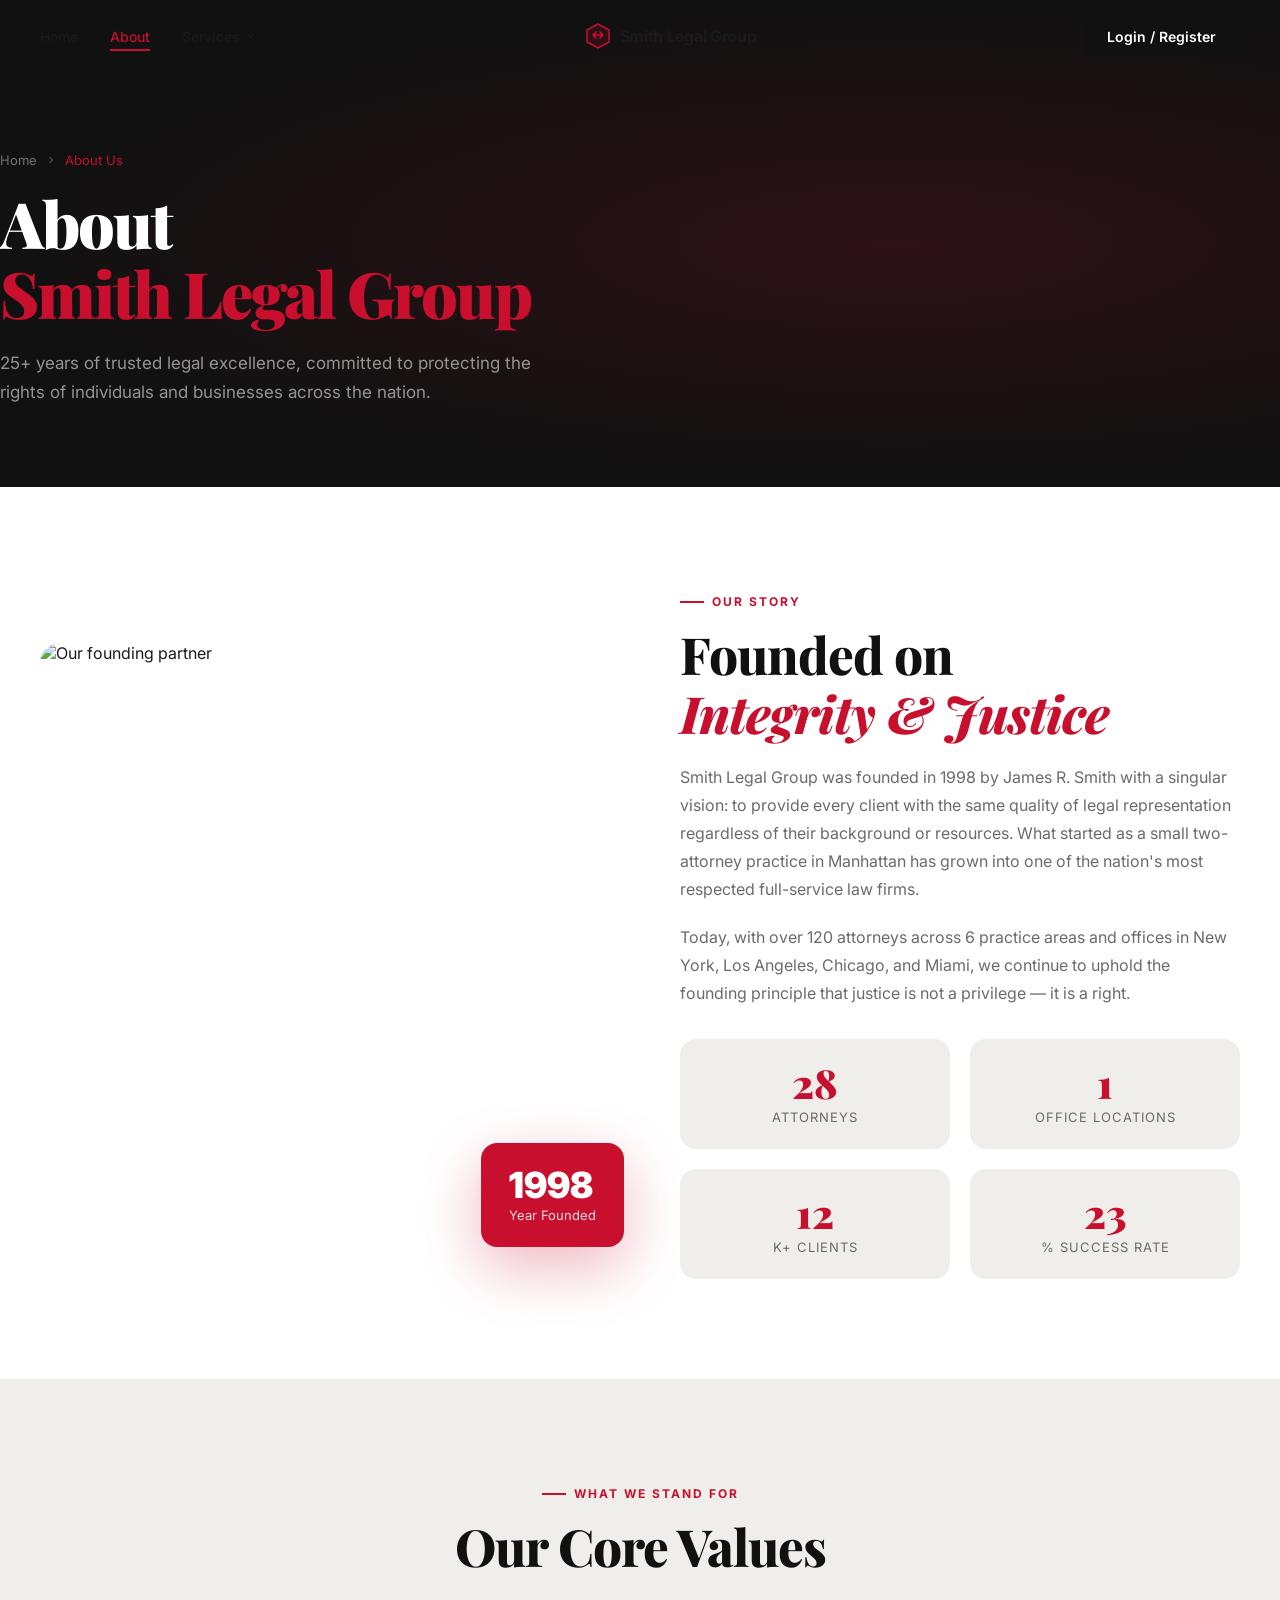
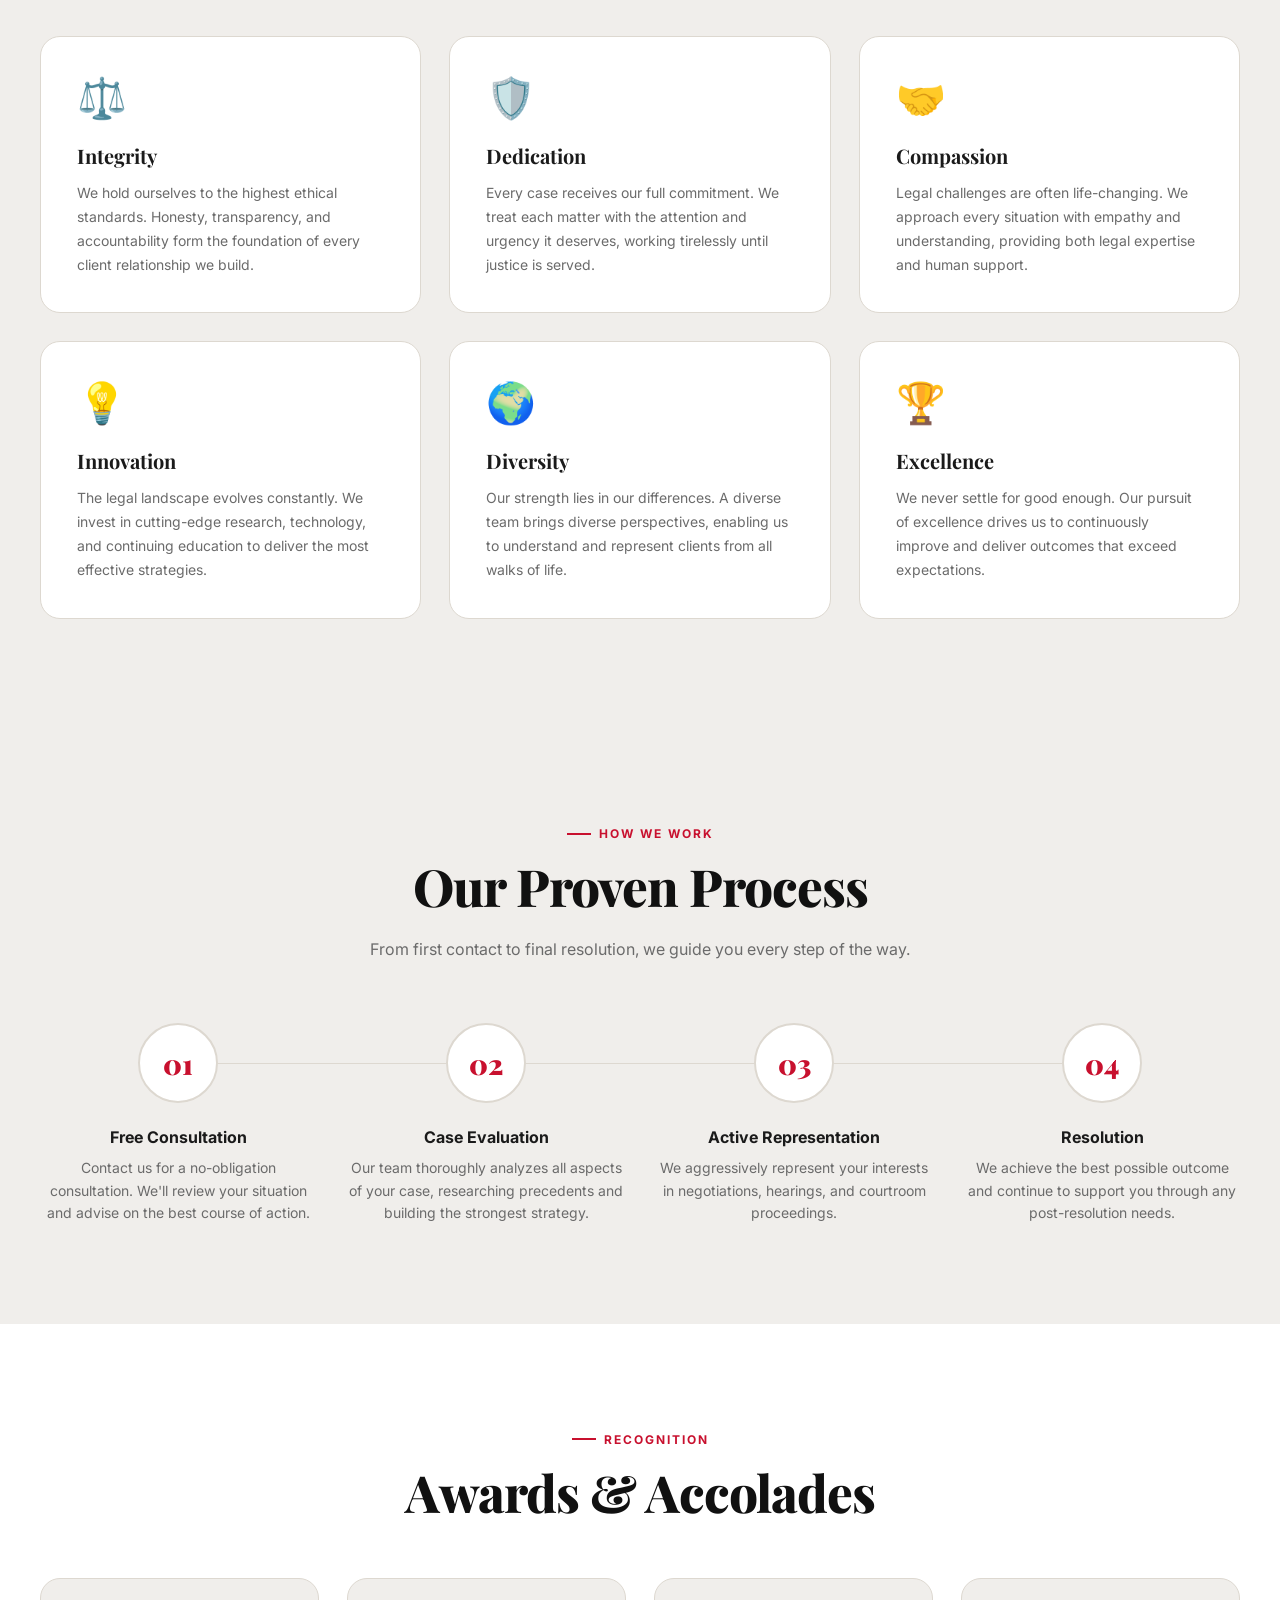
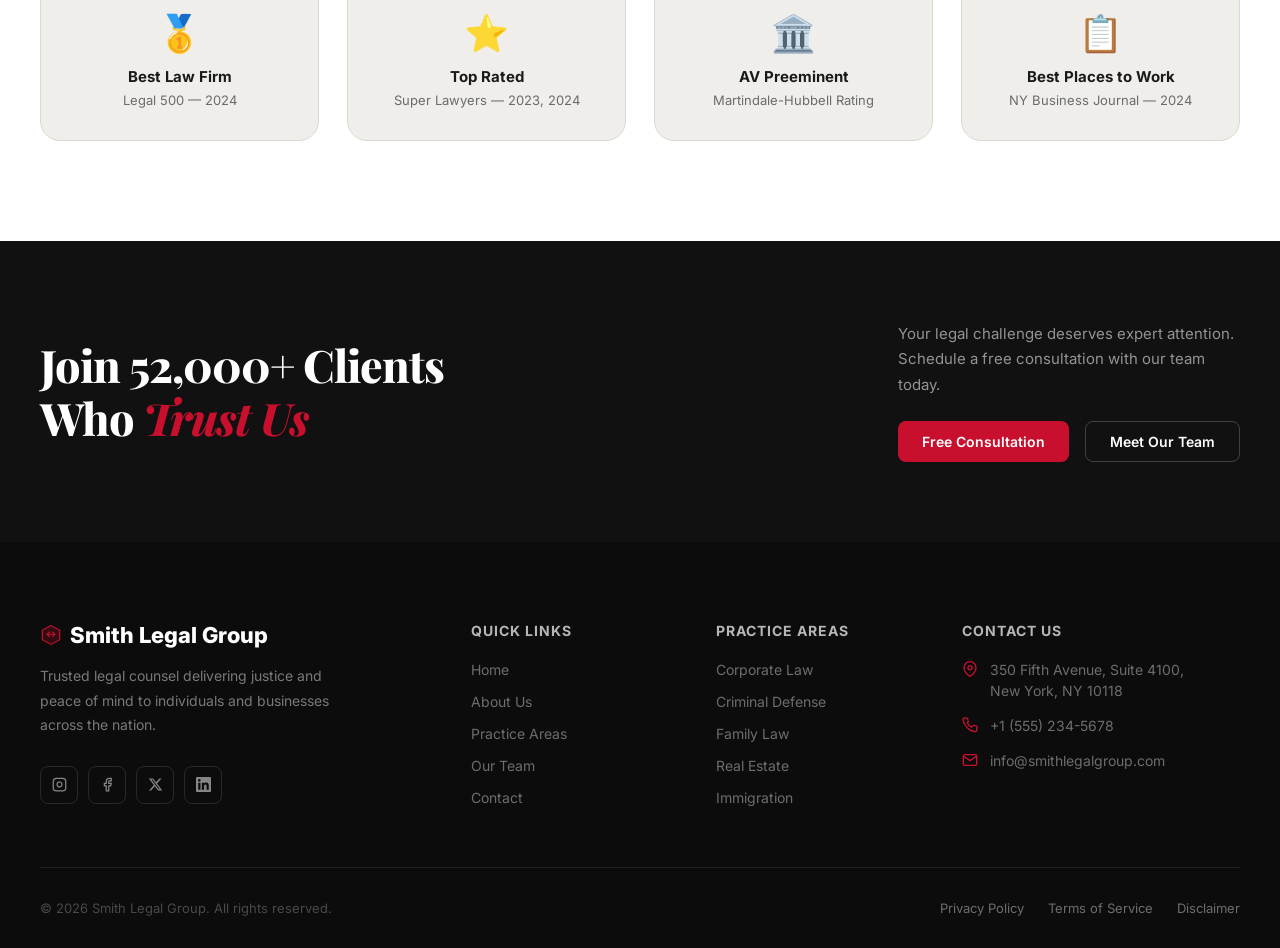
==== commit 309c8967: "Replace local image paths with Unsplash CDN URLs https://claude.ai/code/session_014G7mVfpEV1j2Qfg8sS" ====
--- a/about.html
+++ b/about.html
@@ -77,7 +77,7 @@
   <div class="section-inner">
     <div class="about-grid">
       <div class="about-img-wrap reveal-left">
-        <img src="images/attorney1.jpg" alt="Our founding partner" loading="lazy"/>
+        <img src="https://images.unsplash.com/photo-1556157382-97eda2d62296?w=600&q=80" alt="Our founding partner" loading="lazy"/>
         <div class="about-badge">
           <div class="big">1998</div>
           <p>Year Founded</p>
